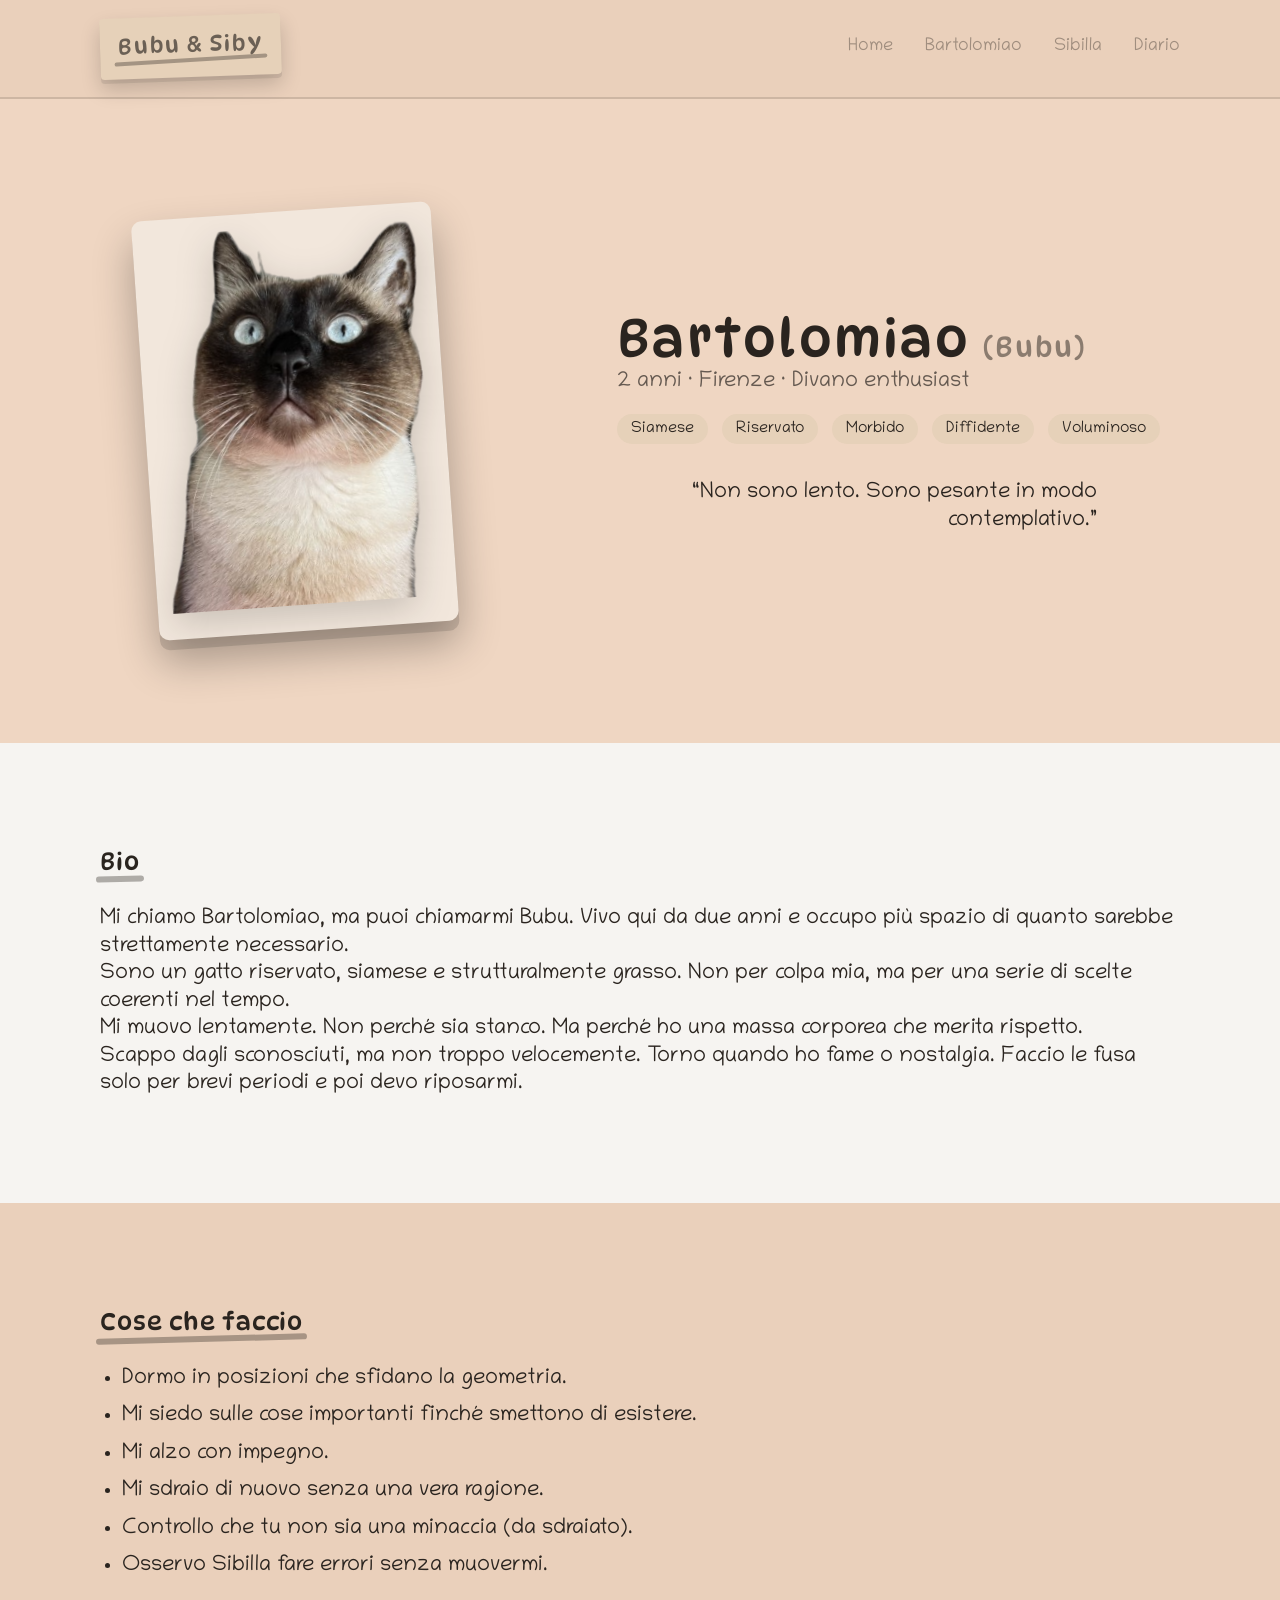
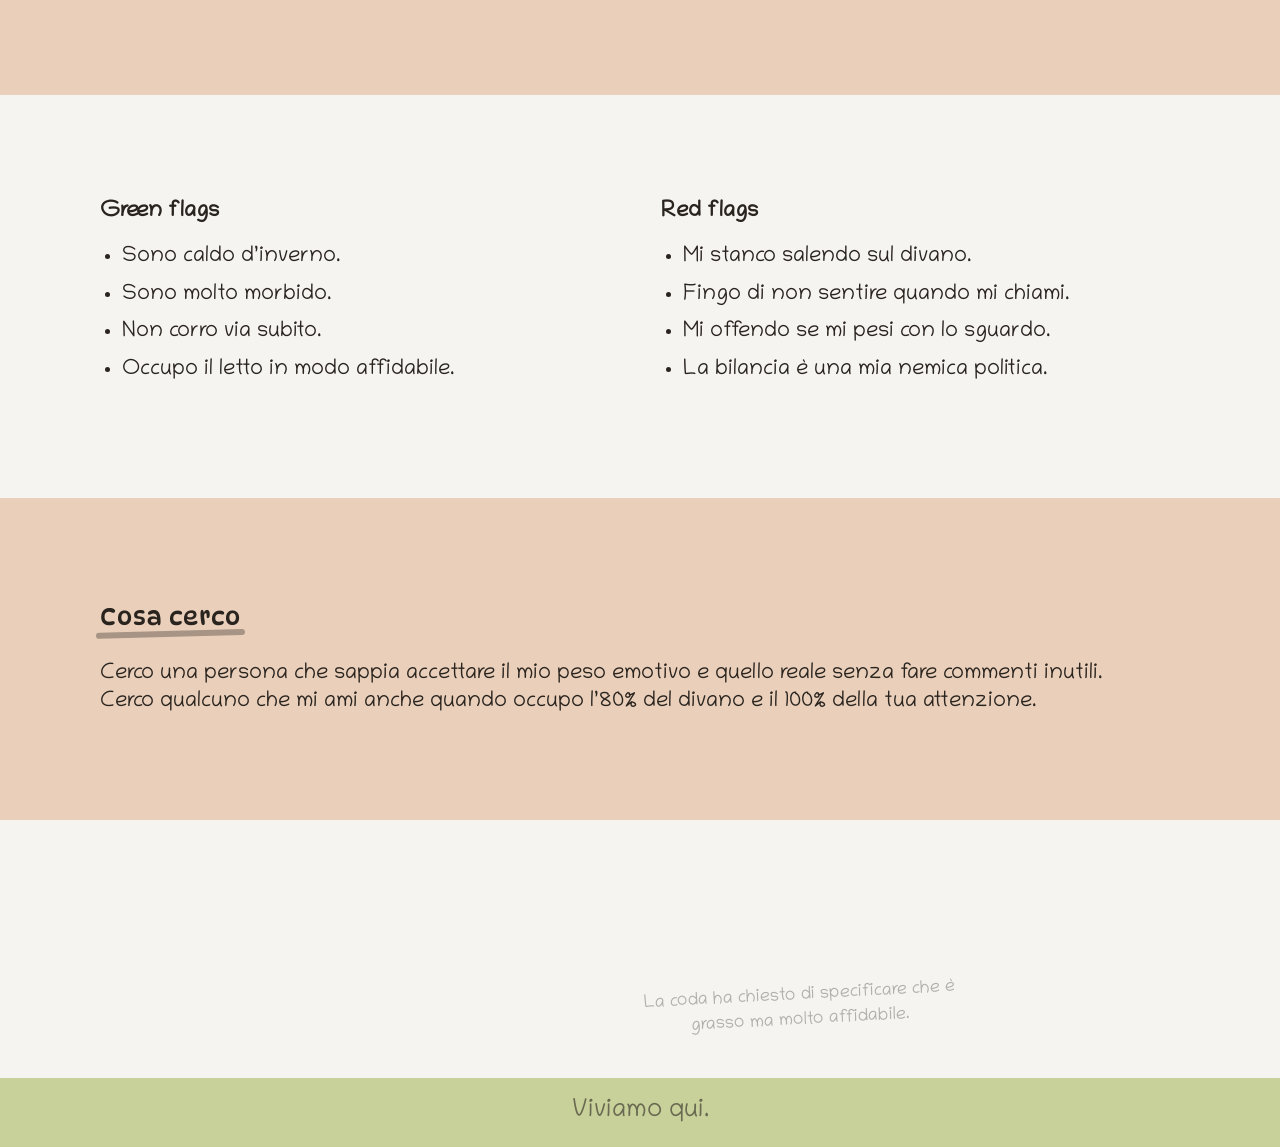
==== bartolomiao.html @ a30ad7bb "add pages" ====
<!doctype html>
<html lang="it">
  <head>
    <meta charset="utf-8" />
    <meta name="viewport" content="width=device-width, initial-scale=1" />
    <title>Bartolomiao — Profilo</title>

    <link rel="preconnect" href="https://fonts.googleapis.com" />
    <link rel="preconnect" href="https://fonts.gstatic.com" crossorigin />
    <link
      href="https://fonts.googleapis.com/css2?family=Chilanka&family=Dynapuff:opsz,wght@8..144,400;8..144,600;8..144,700&display=swap"
      rel="stylesheet"
    />
    <link rel="preconnect" href="https://fonts.googleapis.com" />
    <link rel="preconnect" href="https://fonts.gstatic.com" crossorigin />
    <link
      href="https://fonts.googleapis.com/css2?family=Archivo:ital,wght@0,100..900;1,100..900&family=DynaPuff:wght@400..700&display=swap"
      rel="stylesheet"
    />

    <link rel="stylesheet" href="styles.css" />
  </head>

  <body>
    <header class="site-header">
      <div class="wrap header-inner">
        <div class="site-title tag">
          <span class="underline">Bubu & Siby</span>
        </div>

        <nav class="site-nav">
          <a href="index.html">Home</a>
          <a href="bartolomiao.html">Bartolomiao</a>
          <a href="sibilla.html">Sibilla</a>
          <a href="index.html#diario">Diario</a>
        </nav>
      </div>
    </header>

    <main>
      <!-- HERO PROFILO -->
      <section class="band band-profile-hero">
        <div class="wrap profile-hero-grid">
          <div class="profile-figure">
            <div class="polaroid bubu-frame">
              <img src="img/bubu-profile.png" alt="Bartolomiao" />
            </div>
          </div>

          <div class="profile-meta">
            <h1 class="title">
              Bartolomiao
              <span class="nickname">(Bubu)</span>
            </h1>

            <p class="hand muted location">
              2 anni · Firenze · Divano enthusiast
            </p>

            <div class="profile-tags">
              <span class="tag-pill">Siamese</span>
              <span class="tag-pill">Riservato</span>
              <span class="tag-pill">Morbido</span>
              <span class="tag-pill">Diffidente</span>
              <span class="tag-pill">Voluminoso</span>
            </div>

            <p class="hand big profile-quote">
              “Non sono lento. Sono pesante in modo contemplativo.”
            </p>
          </div>
        </div>
      </section>

      <!-- BIO -->
      <section class="band band-profile">
        <div class="wrap">
          <h2 class="title">
            <span class="underline">Bio</span>
          </h2>

          <p class="hand">
            Mi chiamo Bartolomiao, ma puoi chiamarmi Bubu. Vivo qui da due anni
            e occupo più spazio di quanto sarebbe strettamente necessario.
          </p>

          <p class="hand">
            Sono un gatto riservato, siamese e strutturalmente grasso. Non per
            colpa mia, ma per una serie di scelte coerenti nel tempo.
          </p>

          <p class="hand">
            Mi muovo lentamente. Non perché sia stanco. Ma perché ho una massa
            corporea che merita rispetto.
          </p>

          <p class="hand">
            Scappo dagli sconosciuti, ma non troppo velocemente. Torno quando ho
            fame o nostalgia. Faccio le fusa solo per brevi periodi e poi devo
            riposarmi.
          </p>
        </div>
      </section>

      <!-- COSE CHE FACCIO -->
      <section class="band band-profile alt">
        <div class="wrap">
          <h2 class="title">
            <span class="underline">Cose che faccio</span>
          </h2>

          <ul class="profile-list hand">
            <li>Dormo in posizioni che sfidano la geometria.</li>
            <li>Mi siedo sulle cose importanti finché smettono di esistere.</li>
            <li>Mi alzo con impegno.</li>
            <li>Mi sdraio di nuovo senza una vera ragione.</li>
            <li>Controllo che tu non sia una minaccia (da sdraiato).</li>
            <li>Osservo Sibilla fare errori senza muovermi.</li>
          </ul>
        </div>
      </section>

      <!-- RED / GREEN FLAGS -->
      <section class="band band-profile">
        <div class="wrap flags-grid">
          <div class="flags-block">
            <h3 class="hand flags-title">Green flags</h3>
            <ul class="profile-list hand">
              <li>Sono caldo d’inverno.</li>
              <li>Sono molto morbido.</li>
              <li>Non corro via subito.</li>
              <li>Occupo il letto in modo affidabile.</li>
            </ul>
          </div>

          <div class="flags-block">
            <h3 class="hand flags-title">Red flags</h3>
            <ul class="profile-list hand">
              <li>Mi stanco salendo sul divano.</li>
              <li>Fingo di non sentire quando mi chiami.</li>
              <li>Mi offendo se mi pesi con lo sguardo.</li>
              <li>La bilancia è una mia nemica politica.</li>
            </ul>
          </div>
        </div>
      </section>

      <!-- COSA CERCO -->
      <section class="band band-profile alt">
        <div class="wrap">
          <h2 class="title">
            <span class="underline">Cosa cerco</span>
          </h2>

          <p class="hand">
            Cerco una persona che sappia accettare il mio peso emotivo e quello
            reale senza fare commenti inutili.
          </p>

          <p class="hand">
            Cerco qualcuno che mi ami anche quando occupo l’80% del divano e il
            100% della tua attenzione.
          </p>
        </div>
      </section>

      <!-- DISCLAIMER CODA -->
      <section class="band band-profile band-coda">
        <div class="wrap">
          <p class="side-note hand coda-note">
            La coda ha chiesto di specificare che è grasso ma molto affidabile.
          </p>
        </div>
      </section>

      <footer class="band band-footer">
        <p class="hand footer-text">Viviamo qui.</p>
      </footer>
    </main>
  </body>
</html>
---- styles.css ----
:root {
  /* palette “crema/pesca” come nel PDF */
  --bg-1: #efd6c2; /* hero top */
  --bg-2: #ead0bb; /* linea testo sottile */
  --bg-3: #f3e4d8; /* area cards */
  --bg-4: #f0d3bf; /* banda centrale */
  --bg-5: #f4e9e0; /* diario */
  --bg-6: #c9d19b; /* footer verde salvia */

  --ink: #2a241f;
  --muted: rgba(42, 36, 31, 0.7);
  --shadow: 0 14px 30px rgba(0, 0, 0, 0.18);
  --shadow-soft: 0 10px 24px rgba(0, 0, 0, 0.14);
}

* {
  box-sizing: border-box;
}
html,
body {
  height: 100%;
}
body {
  margin: 0;
  color: var(--ink);
  background: #f6f4f1;
  font-family:
    "Chilanka",
    system-ui,
    -apple-system,
    Segoe UI,
    Roboto,
    sans-serif;
  overflow-x: hidden;
}

.page {
  width: 100%;
}

.wrap {
  width: min(1080px, calc(100% - 72px));
  margin: 0 auto;
  padding: 48px 0;
}

/* type */
.title {
  font-family:
    "Dynapuff",
    system-ui,
    -apple-system,
    Segoe UI,
    Roboto,
    sans-serif;
  font-weight: 400;
  letter-spacing: 0.04em;
  margin: 0;
}

.hand {
  font-family:
    "Chilanka",
    system-ui,
    -apple-system,
    Segoe UI,
    Roboto,
    sans-serif;
  font-size: 22px;
  line-height: 1.25;
  margin: 0;
}

.muted {
  color: var(--muted);
}
.center {
  text-align: center;
}

/* HEADER */

.site-header {
  background: var(--bg-2);
  padding: 16px 0 20px; /* ↓ più compatto */
  border-bottom: 2px solid rgba(42, 36, 31, 0.15);
}

.site-header .wrap {
  padding-top: 0;
  padding-bottom: 0;
}

.site-title.tag {
  background: #e6d1b9; /* stessa palette delle polaroid */
  padding: 15px 18px 20px;
  border-radius: 4px;
  box-shadow:
    0 4px 0 rgba(0, 0, 0, 0.08),
    0 10px 20px rgba(0, 0, 0, 0.18);
  transform: rotate(-2deg);
  display: inline-block;
}

.site-title.tag .underline::after {
  height: 4px;
  bottom: -5px;
}

.site-nav a {
  font-family: "Chilanka", system-ui, sans-serif;
  font-size: 18px;
  color: rgba(42, 36, 31, 0.55);
  text-decoration: none;
  margin-left: 28px;
  opacity: 0.6;
}

.site-nav a:hover {
  opacity: 1;
  text-decoration: underline;
}

.header-inner {
  display: flex;
  justify-content: space-between;
  align-items: center;
}

.site-title {
  font-family:
    "Dynapuff",
    system-ui,
    -apple-system,
    Segoe UI,
    Roboto,
    sans-serif;
  font-size: 22px;
  letter-spacing: 0.08em;
  color: rgba(42, 36, 31, 0.65);
}

.site-nav a {
  font-family:
    "Chilanka",
    system-ui,
    -apple-system,
    Segoe UI,
    Roboto,
    sans-serif;
  font-size: 18px;
  color: rgba(42, 36, 31, 0.55);
  text-decoration: none;
  margin-left: 28px;
  opacity: 0.7;
}

.site-nav a:hover {
  text-decoration: underline;
  opacity: 1;
}

.scribble {
  width: 24px;
  height: 12px;
  border: 2px solid rgba(42, 36, 31, 0.35);
  border-color: rgba(42, 36, 31, 0.35) transparent transparent
    rgba(42, 36, 31, 0.35);
  border-radius: 50%;
  position: absolute;
  transform: rotate(-12deg);
  opacity: 0.7;
}

.scribble.alt {
  width: 18px;
  height: 10px;
  transform: rotate(18deg);
  opacity: 0.5;
}

.micro-note {
  position: absolute;
  font-size: 16px;
  color: rgba(42, 36, 31, 0.45);
  transform: rotate(-10deg);
  max-width: 120px;
  opacity: 0.6;
}

.cats-dot {
  position: absolute;
  top: 28px;
  left: 120px;
}

/* bands */
.band {
  width: 100%;
}
.band-hero {
  background: var(--bg-1);
}

.band-cards {
  background: var(--bg-3);
}
.band-mid {
  background: var(--bg-4);
  position: relative;
  overflow: hidden;
}

.band.band-hero {
  position: relative;
}

.hero-figure {
  transform-origin: center center;
  animation: heroFloat 11s ease-in-out infinite;
}

@keyframes heroFloat {
  0% {
    transform: rotate(-1deg) translateY(0);
  }
  50% {
    transform: rotate(1deg) translateY(-5px);
  }
  100% {
    transform: rotate(-1deg) translateY(0);
  }
}

.band.band-hero:hover .hero-figure {
  animation: heroJitter 0.4s ease;
}

@keyframes heroJitter {
  0% {
    transform: rotate(-1deg) scale(1);
  }
  30% {
    transform: rotate(1deg) scale(1.015);
  }
  60% {
    transform: rotate(-0.5deg) scale(0.99);
  }
  100% {
    transform: rotate(-1deg) scale(1);
  }
}

/* ============================
   MID-CATS SPIN ACCELERATO
   ============================ */

.band.band-mid {
  position: relative;
}

/* contenitore immagine */
.mid-figure {
  display: block;
  max-width: 420px;
  margin: 0 auto;
  transform-origin: center center;
  animation: none;
}

/* keyframes base (instabili) */
@keyframes spinWeird {
  0% {
    transform: rotate(-6deg);
  }
  40% {
    transform: rotate(140deg);
  }
  55% {
    transform: rotate(210deg);
  }
  70% {
    transform: rotate(260deg);
  }
  100% {
    transform: rotate(354deg);
  }
}

/* fase 1: lento */
.band.band-mid.spin-zone:hover .mid-figure {
  animation: spinWeird 2s cubic-bezier(0.45, 0.05, 0.55, 0.95) infinite;
}

/* fase 2: più veloce dopo 1.2s */
.band.band-mid.spin-zone:hover .mid-figure {
  animation-delay: 0s;
}

.band.band-mid.spin-zone:hover .mid-figure.fast {
  animation-duration: 1.8s;
}

/* fase 3: ancora più veloce dopo 2.8s */
.band.band-mid.spin-zone:hover .mid-figure.faster {
  animation-duration: 0.9s;
}

/* mobile safety */
@media (max-width: 768px) {
  .band.band-mid.spin-zone:hover .mid-figure {
    animation: none;
  }
}

.coda-ghost {
  position: absolute;
  bottom: -12px; /* entra da sotto */
  left: 50%;
  transform: translateX(-50%) rotate(-7deg);
  font-size: 18px;
  color: rgba(42, 36, 31, 0.45);
  max-width: 200px;
  opacity: 0.7;
  pointer-events: none;
}

.mid-arc {
  position: absolute;
  top: 24px;
  left: 48px;
}

.band-diary {
  background: var(--bg-5);
}

.band-diary .wrap {
  position: relative; /* FONDAMENTALE */
}

.diary-arc {
  position: absolute;
  bottom: 40px;
  right: 60px;
  transform: rotate(-12deg);
}

.diary-note {
  position: absolute;
  left: -140px;
  top: -10px;
  font-size: 18px;
  color: rgba(42, 36, 31, 0.55);
  transform: rotate(-5deg);
  max-width: 180px;
}

.band-footer {
  background: var(--bg-6);
  padding: 18px 0;
}

/* HERO — layout manifesto */

.band-hero {
  background: var(--bg-1);
  position: relative;
  padding-bottom: 0;
}

.hero-stage {
  position: relative;
  min-height: 480px; /* regola verticale come nel mockup */
  padding: 64px 0 0;
}

.hero-copy {
  max-width: 800px;
}

.hero-copy .title {
  font-size: 56px;
  line-height: 1.05;
  letter-spacing: 0.06em;
}

.hero-copy .hand {
  margin-top: 32px;
  font-size: 28px;
}

.hero-figure {
  position: absolute;
  right: -200px;
  bottom: -80px;
  max-width: 600px;
}

.hero-figure .cutout {
  width: 100%;
  height: auto;
  display: block;
  filter: drop-shadow(0 12px 20px rgba(0, 0, 0, 0.18));
}

.underline {
  position: relative;
  display: inline-block;
}

.underline::after {
  content: "";
  position: absolute;
  left: -4px;
  right: -4px;
  bottom: -6px;
  height: 6px;
  background: rgba(42, 36, 31, 0.35);
  border-radius: 3px;
  transform: rotate(-1.5deg);
}

.hero-note {
  position: absolute;
  left: 520px; /* a destra del testo */
  top: 150px;
  font-size: 15px;
  color: rgba(42, 36, 31, 0.55);
  transform: rotate(-4deg);
  max-width: 160px;
}

.hero-scratch {
  width: 140px;
  height: 4px;
  background: rgba(42, 36, 31, 0.4);
  margin-top: 28px;
  border-radius: 3px;
  transform: rotate(-3deg);
}

/* RIGA PIENA SOTTO */

.hero-strip {
  background: var(--bg-2);
  padding: 30px 0 30px 200px;
}

.hero-strip .hand {
  text-align: left;
  font-size: 22px;
  color: rgba(42, 36, 31, 0.65);
}

/* cards */
.cards-grid {
  display: grid;
  grid-template-columns: 1fr;
  gap: 48px;
  padding: 100px 40px;
}

.cat-card {
  display: flex;
  align-items: center;
  gap: 48px;
  padding: 0 32px;
  text-decoration: none;
  color: inherit;
  padding: 0 40px;
}

.cat-card.right {
  justify-content: flex-end;
  padding-right: 64px;
}

.cat-card:first-child .polaroid {
  margin-top: 16px;
}

.cat-card.right .polaroid {
  margin-top: -12px;
}

.cats-stage {
  display: flex;
  flex-direction: column;
  align-items: center;
  gap: 42px;
  position: relative; /* FONDAMENTALE */
}

.cats-note {
  position: absolute;
  right: -120px;
  top: 40px;
  font-size: 18px;
  color: rgba(42, 36, 31, 0.55);
  transform: rotate(3deg);
  max-width: 160px;
}

/* riga polaroid */

.polaroids-row {
  display: flex;
  gap: 240px;
  align-items: flex-end;
}

/* testi sotto */

.cats-text {
  display: grid;
  grid-template-columns: 1fr 1fr;
  gap: 72px;
  width: 100%;
  max-width: 900px;
}

.cat-block {
  text-align: center;
}

.cat-block .title {
  font-size: 38px;
  margin-bottom: 22px;
  display: inline-block;
}

.cat-block .hand {
  font-size: 24px;
  color: var(--muted);
}

.side-note {
  position: absolute;
  right: -120px;
  top: 60px;
  font-size: 18px;
  color: rgba(42, 36, 31, 0.55);
  transform: rotate(3deg);
  max-width: 160px;
}

.polaroid {
  width: 260px;
  height: 360px; /* verticale tipo polaroid */
  background: #f2e7dc;
  border-radius: 10px;
  padding: 16px 14px 26px; /* più bordo sotto */
  box-shadow:
    0 8px 0 rgba(0, 0, 0, 0.1),
    0 18px 36px rgba(0, 0, 0, 0.26);
  display: flex;
  align-items: center;
  justify-content: center;
  overflow: hidden;
}

.polaroid img {
  width: 100%;
  height: 100%;
  object-fit: cover;
  display: block;
  filter: drop-shadow(0 10px 18px rgba(0, 0, 0, 0.18));
}

.bubu-frame {
  box-shadow:
    0 10px 0 rgba(0, 0, 0, 0.12),
    0 22px 42px rgba(0, 0, 0, 0.3);
}

.bubu-frame img {
  object-position: 50% 0%;
}

.siby-frame {
  box-shadow:
    0 6px 0 rgba(0, 0, 0, 0.08),
    0 16px 30px rgba(0, 0, 0, 0.22);
}

.siby-frame img {
  object-position: 50% 0%;
  transition: transform 0.15s linear;
}

.siby-frame:hover img {
  transform: translateX(6px);
}

.tilt-left {
  transform: rotate(-6deg);
}
.tilt-right {
  transform: rotate(7deg);
}

/* mid statement */
.mid-grid {
  display: grid;
  grid-template-columns: 1fr 1fr;
  gap: 28px;
  align-items: center;
}
.big {
  font-size: 34px;
  text-align: right;
}
/* CAROUSEL DIARIO */

.sticky-row.diary-carousel {
  position: relative;
  height: 260px;
  margin-top: 48px;
}

.sticky-row.diary-carousel .sticky {
  position: absolute;
  top: 0;
  left: 50%;
  transform: translateX(-50%) rotate(-2deg);
  opacity: 0;
  pointer-events: none;
  transition:
    transform 0.45s cubic-bezier(0.34, 1.56, 0.64, 1),
    opacity 0.35s ease;
}

.sticky-row.diary-carousel .sticky.active {
  opacity: 1;
  pointer-events: auto;
  transform: translateX(-50%) rotate(1deg);
  z-index: 2;
}

.diary-next {
  margin-top: 24px;
  text-align: center;
  cursor: pointer;
  opacity: 0.7;
}

.diary-next:hover {
  opacity: 1;
}

.sticky {
  background: #e6d1b9;
  border-radius: 12px;
  padding: 28px 26px 34px; /* più fondo, più aria */
  box-shadow:
    0 6px 0 rgba(0, 0, 0, 0.08),
    0 14px 30px rgba(0, 0, 0, 0.22);
  min-height: 210px;
}

.sticky-text {
  font-size: 26px;
  line-height: 1.2;
}

.sticky-day {
  font-size: 18px;
  letter-spacing: 0.03em;
  margin-bottom: 8px;
}

.sticky:nth-child(1) {
  transform: rotate(-2deg) translateY(6px);
}

.sticky:nth-child(2) {
  transform: rotate(1.5deg) translateY(-4px);
}

.sticky:nth-child(3) {
  transform: rotate(-1deg) translateY(8px);
}

.coda-strip {
  margin-top: 64px;
  margin-left: auto; /* la spinge a destra */
  max-width: 420px;
  padding-right: 12px;
  opacity: 0.7;
  position: relative;
}

.coda-strip::before {
  content: "";
  position: absolute;
  left: -60px;
  top: 20px;
  width: 40px;
  height: 2px;
  background: rgba(42, 36, 31, 0.25);
  transform: rotate(-12deg);
}

.coda-line {
  font-style: italic;
  font-size: 20px;
  line-height: 1.25;
  margin-top: 10px;
  color: rgba(42, 36, 31, 0.55);
}

.coda-line:nth-child(even) {
  margin-left: 28px;
}

.coda-line:nth-child(3) {
  margin-left: 12px;
}

/* footer */
.footer-text {
  text-align: center;
  font-size: 26px;
  color: rgba(42, 36, 31, 0.6);
  margin: 0;
}

/* ============================
   PROFILI GATTO
   ============================ */

.band-profile-hero {
  background: var(--bg-1);
  padding: 64px 0;
}

.profile-hero-grid {
  display: grid;
  grid-template-columns: 1fr 1.2fr;
  gap: 48px;
  align-items: center;
}

.profile-figure {
  justify-self: center;
  margin: 0;
  transform: translateX(-40px) rotate(-4deg); /* tarabile */
}

.profile-figure .polaroid {
  width: 300px;
  height: 420px;
}

.profile-meta .title {
  font-size: 52px;
}

.nickname {
  font-size: 28px;
  opacity: 0.5;
}

.profile-tags {
  margin: 18px 0 28px;
}

.tag-pill {
  display: inline-block;
  background: #e6d1b9;
  padding: 6px 14px;
  border-radius: 999px;
  margin-right: 10px;
  margin-bottom: 8px;
  font-family: "Chilanka", system-ui, sans-serif;
  font-size: 16px;
}

.profile-quote {
  margin-top: 28px;
  font-size: 22px;
  max-width: 480px;
}

.band-profile {
  padding: 56px 0;
}

.band-profile.alt {
  background: var(--bg-2);
}

.band-profile .title {
  margin-bottom: 30px;
}

.profile-list {
  margin-top: 18px;
  padding-left: 22px;
}

.profile-list li {
  margin-bottom: 10px;
}

.flags-grid {
  display: grid;
  grid-template-columns: 1fr 1fr;
  gap: 42px;
}

.flags-title {
  font-size: 22px;
  margin-bottom: 12px;
}

/* ============================
   CODA NOTE — PROFILO PAGINE
   ============================ */

.band-coda {
  position: relative;
}

.band-coda .wrap {
  position: relative;
  display: flex;
  justify-content: center;
}

.coda-note {
  position: relative; /* NON absolute */
  max-width: 320px;
  text-align: center;
  margin: 0 auto;
  transform: translateX(40px) rotate(-3deg);
  opacity: 0.6;
  pointer-events: none;
  line-height: 1.4;
}

.mid-figure.dragging {
  animation: none !important;
  transition: none !important;
}

/* ============================
   MOBILE OPTIMIZATION
   ============================ */

@media (max-width: 768px) {
  .site-header {
    padding: 10px 0 12px;
  }

  .site-header .wrap {
    justify-content: center;
  }

  .site-nav {
    display: none; /* nasconde Home / Diario */
  }

  .site-title.tag {
    font-size: 18px;
    padding: 10px 14px 14px;
    transform: rotate(-2deg);
  }

  /* -------- WRAP -------- */
  .wrap {
    width: calc(100% - 32px);
    padding: 32px 0;
  }

  /* -------- HERO -------- */

  .band-hero {
    background: var(--bg-1);
    position: relative;
    padding-bottom: 0;
    overflow: hidden; /* ← AGGIUNTA */
  }

  /* forza micro coda hero su mobile */
  .band-hero .coda-ghost {
    font-size: 11px;
    max-width: 140px;
    line-height: 1.2;
    opacity: 0.45;
  }

  .hero-stage {
    min-height: auto;
    padding: 48px 0 0;
  }

  .hero-copy {
    max-width: 100%;
  }

  .hero-copy .title {
    font-size: 36px;
    line-height: 1.1;
  }

  .hero-copy .hand {
    font-size: 22px;
    margin-top: 20px;
  }

  .hero-note {
    position: static;
    margin-top: 16px;
    transform: rotate(-3deg);
  }

  .hero-figure {
    bottom: -160px; /* ← questa è la chiave */
    right: -90px;
    max-width: 300px;
    transform: rotate(-3deg);
    pointer-events: none;
    z-index: 3; /* sopra la strip */
  }

  .hero-strip {
    margin-top: 140px; /* ↓ meno spazio */
    padding: 24px 16px;
    position: relative;
    z-index: 2; /* sta sopra lo sfondo */
  }

  .hero-strip .hand {
    text-align: center;
    font-size: 18px;
  }

  /* CODA: più discreta su mobile */
  .coda-ghost,
  .coda-note,
  .coda-line {
    font-size: 14px;
    opacity: 0.5;
  }

  .coda-strip {
    margin-top: 32px;
    max-width: 260px;
  }

  .coda-note {
    transform: rotate(-2deg);
    margin-top: 18px;
  }

  /* -------- CARDS HOME -------- */
  .cards-grid {
    padding: 64px 0;
    gap: 64px;
  }

  .cat-card {
    flex-direction: column;
    align-items: center;
    gap: 28px;
    padding: 0;
  }

  .cat-card.right {
    align-items: center;
    padding-right: 0;
  }

  .polaroids-row {
    flex-direction: column;
    gap: 48px;
  }

  .polaroid {
    width: 220px;
    height: 300px;
  }

  .cats-text {
    grid-template-columns: 1fr;
    gap: 48px;
  }

  .cat-block .title {
    font-size: 32px;
    margin-bottom: 16px;
  }

  .cat-block .hand {
    font-size: 22px;
  }

  .cats-note {
    position: static;
    margin-top: 16px;
    transform: rotate(-3deg);
    text-align: center;
  }

  /* -------- MID SECTION -------- */
  /* ============================
   MID SECTION — FIX MOBILE
   ============================ */

  .band-mid {
    overflow: hidden;
  }

  .mid-grid {
    grid-template-columns: 1fr;
    gap: 16px;
  }

  /* ============================
   MID-CATS — SPIN SOFT MOBILE
   ============================ */

  @keyframes spinSoftMobile {
    0% {
      transform: rotate(-4deg);
    }
    50% {
      transform: rotate(4deg);
    }
    100% {
      transform: rotate(-4deg);
    }
  }

  .mid-figure {
    animation: spinSoftMobile 6s ease-in-out infinite;
    transform-origin: center center;
    max-width: 220px;
    margin: 0 auto 12px;
    transform: rotate(-3deg);
  }

  .mid-figure .cutout {
    width: 100%;
    height: auto;
    display: block;
  }

  .band.band-mid.spin-zone:hover .mid-figure {
    animation: none; /* stop spin su mobile */
  }

  .big {
    font-size: 24px;
    text-align: center;
    line-height: 1.25;
  }

  .band-mid .coda-ghost {
    position: static;
    margin-top: 10px;
    transform: rotate(-2deg);
    text-align: center;
  }

  /* -------- DIARIO -------- */
  .sticky-row.diary-carousel {
    height: 220px;
  }

  .sticky {
    min-height: 180px;
    padding: 22px 22px 28px;
  }

  .sticky-text {
    font-size: 22px;
  }

  .sticky-day {
    font-size: 16px;
  }

  .diary-note {
    position: static;
    margin-bottom: 12px;
    transform: rotate(-4deg);
    text-align: center;
  }

  .diary-arc {
    display: none;
  }

  .coda-strip::before {
    display: none;
  }

  .coda-line {
    font-size: 18px;
  }

  /* -------- PROFILI -------- */
  .profile-hero-grid {
    grid-template-columns: 1fr;
    gap: 32px;
  }

  .profile-figure {
    transform: rotate(-3deg);
  }

  .profile-figure .polaroid {
    width: 240px;
    height: 330px;
  }

  .profile-meta .title {
    font-size: 38px;
    text-align: center;
  }

  .nickname {
    display: block;
    margin-top: 4px;
  }

  .location {
    text-align: center;
  }

  .profile-tags {
    text-align: center;
  }

  .profile-quote {
    font-size: 20px;
    text-align: center;
    margin: 24px auto 0;
  }

  .flags-grid {
    grid-template-columns: 1fr;
    gap: 36px;
  }

  .flags-title {
    text-align: center;
  }

  .band-coda .wrap {
    justify-content: center;
  }

  /* diario swipe affordance */
  .sticky-row.diary-carousel {
    touch-action: pan-y; /* permette swipe orizzontale senza bloccare scroll */
  }

  .sticky-row.diary-carousel .sticky {
    transition:
      transform 0.35s cubic-bezier(0.34, 1.56, 0.64, 1),
      opacity 0.25s ease;
  }

  .diary-next {
    display: none;
  }

  /* ============================
   HERO CATS — JITTER
   ============================ */

  @keyframes heroShake {
    0% {
      transform: rotate(-1deg) translate(0, 0);
    }
    25% {
      transform: rotate(1deg) translate(2px, -1px);
    }
    50% {
      transform: rotate(-1deg) translate(-2px, 1px);
    }
    75% {
      transform: rotate(1deg) translate(1px, 2px);
    }
    100% {
      transform: rotate(-1deg) translate(0, 0);
    }
  }

  .hero-figure.jitter {
    animation: heroShake 0.35s ease;
  }

  /* ============================
   MOBILE MENU
   ============================ */

  .site-nav {
    position: fixed;
    top: 72px;
    left: 50%;
    transform: translateX(-50%) translateY(-20px) rotate(-2deg);
    background: #e6d1b9;
    padding: 18px 22px 20px;
    border-radius: 10px;
    box-shadow:
      0 6px 0 rgba(0, 0, 0, 0.08),
      0 16px 30px rgba(0, 0, 0, 0.22);
    display: none;
    flex-direction: column;
    gap: 14px;
    z-index: 999;
    opacity: 0;
    transition:
      opacity 0.25s ease,
      transform 0.35s cubic-bezier(0.34, 1.56, 0.64, 1);
  }

  .site-nav a {
    margin: 0;
    font-size: 20px;
    text-align: center;
    color: rgba(42, 36, 31, 0.75);
  }

  body.menu-open .site-nav {
    display: flex;
    opacity: 1;
    transform: translateX(-50%) translateY(0) rotate(-2deg);
  }

  /* overlay invisibile per click-out */
  .menu-overlay {
    position: fixed;
    inset: 0;
    background: transparent;
    z-index: 998;
    display: none;
  }

  body.menu-open .menu-overlay {
    display: block;
  }
}
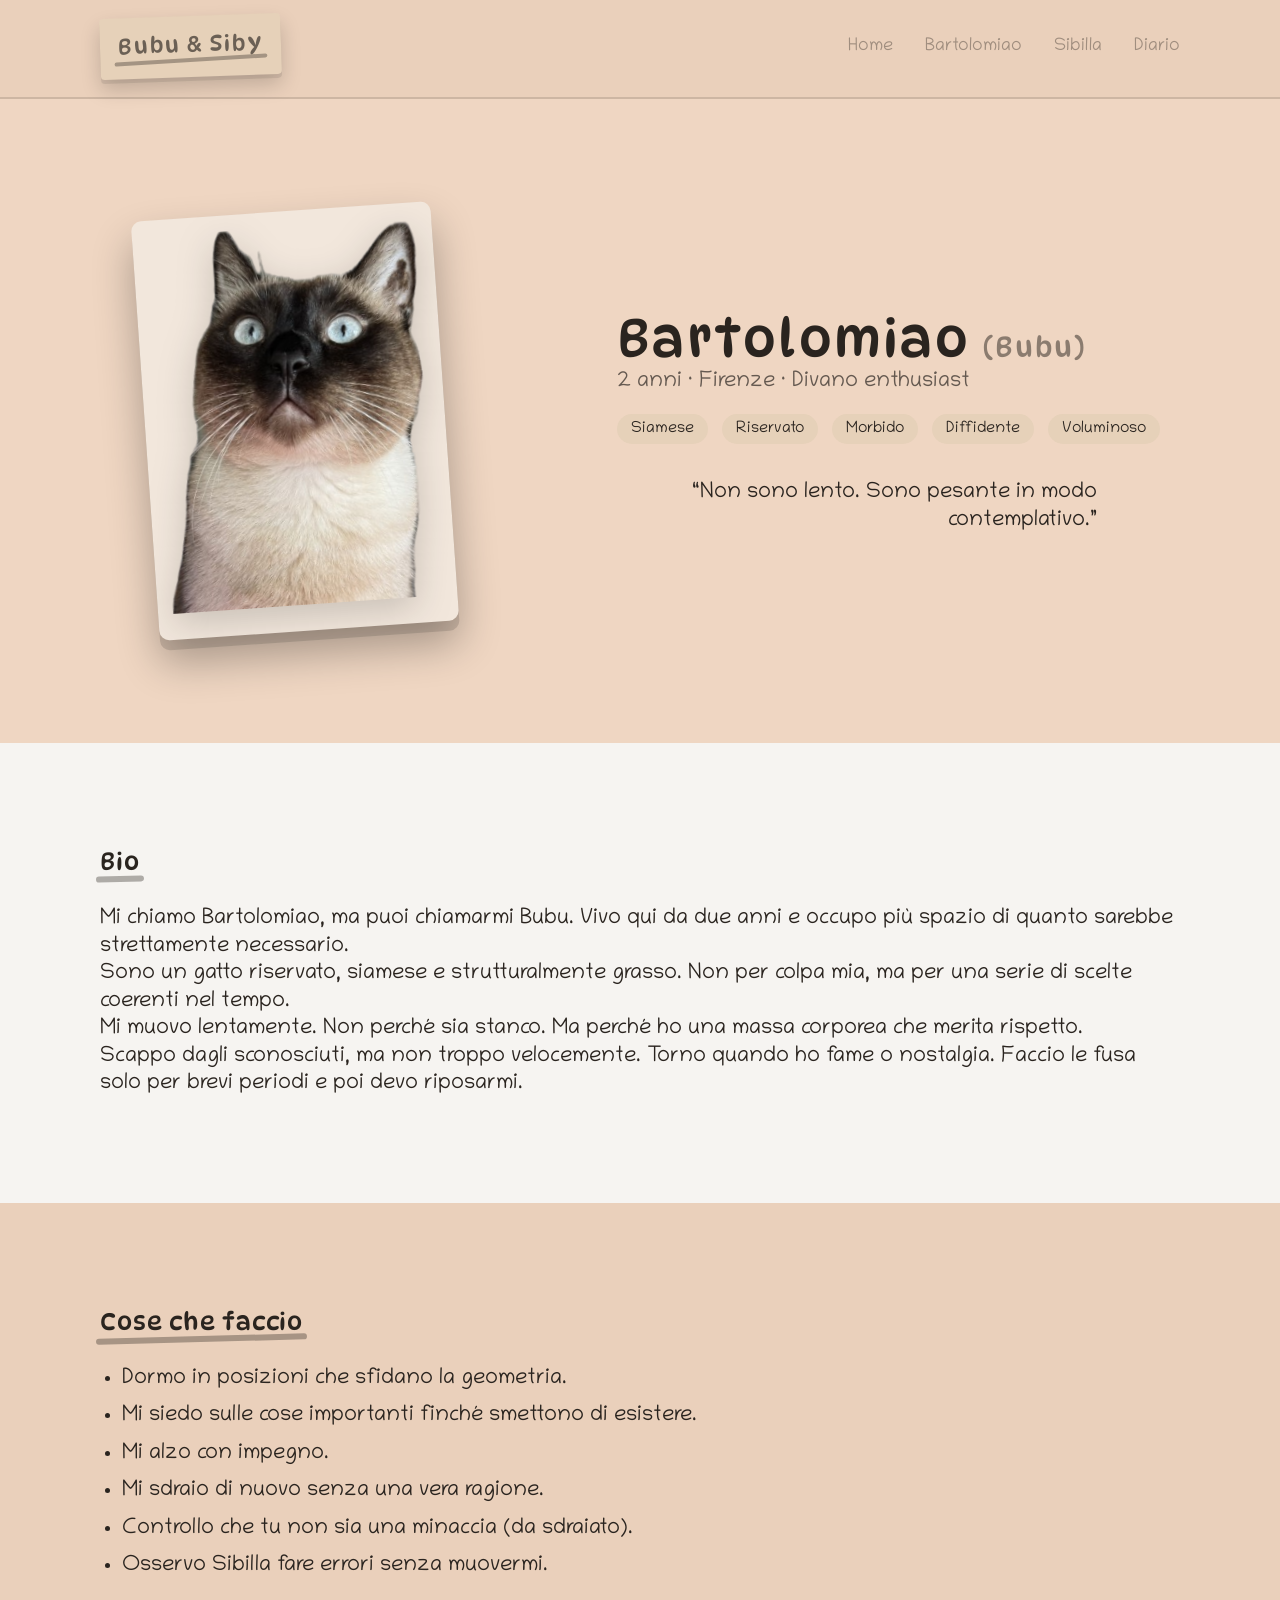
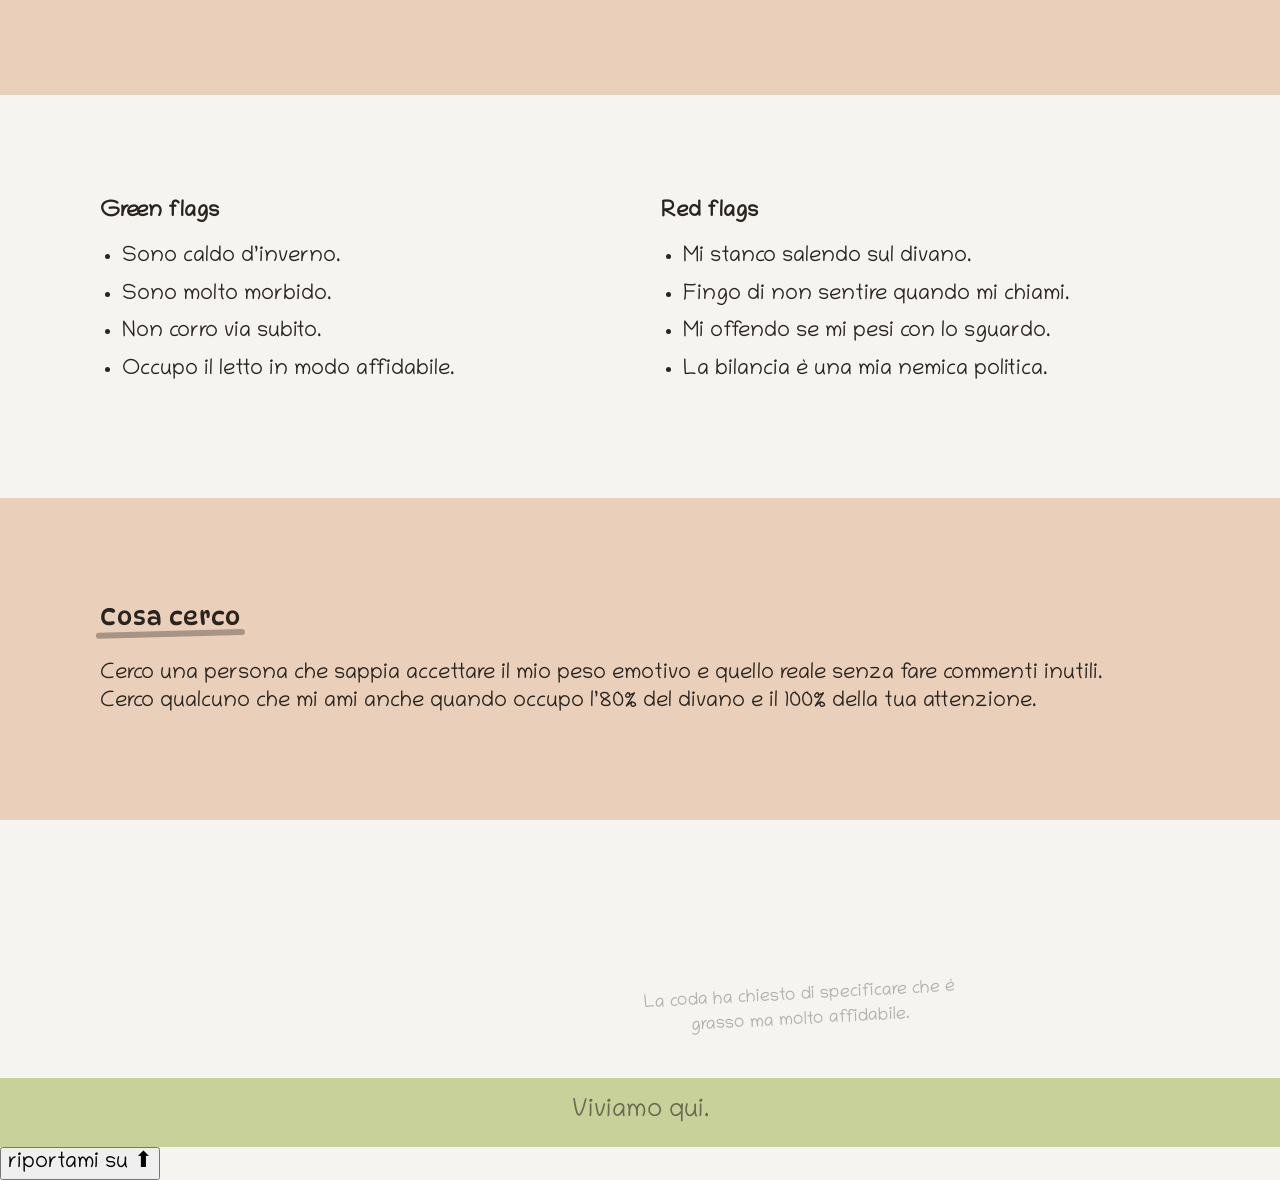
==== commit 2d5faff0: "fix" ====
--- a/bartolomiao.html
+++ b/bartolomiao.html
@@ -24,7 +24,7 @@
   <body>
     <header class="site-header">
       <div class="wrap header-inner">
-        <div class="site-title tag">
+        <div class="site-title tag" id="menuToggle">
           <span class="underline">Bubu & Siby</span>
         </div>
 
@@ -177,5 +177,66 @@
         <p class="hand footer-text">Viviamo qui.</p>
       </footer>
     </main>
+
+    <button class="back-to-top hand" aria-label="Torna su">
+      riportami su ⬆
+    </button>
+
+    <script>
+      (function () {
+        const btn = document.querySelector(".back-to-top");
+        if (!btn) return;
+
+        function toggleButton() {
+          if (window.scrollY > 600) {
+            btn.classList.add("visible");
+          } else {
+            btn.classList.remove("visible");
+          }
+        }
+
+        btn.addEventListener("click", () => {
+          window.scrollTo({
+            top: 0,
+            behavior: "smooth",
+          });
+        });
+
+        window.addEventListener("scroll", toggleButton);
+      })();
+    </script>
+    <script>
+      (function () {
+        const toggle = document.getElementById("menuToggle");
+        if (!toggle) return;
+
+        let overlay = document.querySelector(".menu-overlay");
+        if (!overlay) {
+          overlay = document.createElement("div");
+          overlay.className = "menu-overlay";
+          document.body.appendChild(overlay);
+        }
+
+        function openMenu() {
+          document.body.classList.add("menu-open");
+        }
+
+        function closeMenu() {
+          document.body.classList.remove("menu-open");
+        }
+
+        toggle.addEventListener("click", (e) => {
+          e.stopPropagation();
+          document.body.classList.toggle("menu-open");
+        });
+
+        overlay.addEventListener("click", closeMenu);
+
+        // chiudi se tocchi un link
+        document.querySelectorAll(".site-nav a").forEach((link) => {
+          link.addEventListener("click", closeMenu);
+        });
+      })();
+    </script>
   </body>
 </html>
--- a/styles.css
+++ b/styles.css
@@ -1066,17 +1066,40 @@
   }
 
   /* -------- DIARIO -------- */
+  /* -------- DIARIO MOBILE FIX -------- */
+
   .sticky-row.diary-carousel {
-    height: 220px;
+    height: 260px; /* un filo più alta */
+  }
+
+  .sticky-row.diary-carousel .sticky {
+    width: 92%;
+    max-width: 360px;
   }
 
   .sticky {
-    min-height: 180px;
-    padding: 22px 22px 28px;
+    padding: 24px 22px 30px;
   }
 
   .sticky-text {
     font-size: 22px;
+    line-height: 1.25;
+  }
+
+  /* spinge giù la coda */
+  .coda-strip {
+    margin-top: 24px;
+    max-width: 300px;
+  }
+
+  .coda-line {
+    font-size: 16px;
+    line-height: 1.3;
+  }
+
+  /* evita sovrapposizioni */
+  .band-diary {
+    padding-bottom: 48px;
   }
 
   .sticky-day {
@@ -1098,10 +1121,6 @@
     display: none;
   }
 
-  .coda-line {
-    font-size: 18px;
-  }
-
   /* -------- PROFILI -------- */
   .profile-hero-grid {
     grid-template-columns: 1fr;
@@ -1154,6 +1173,22 @@
     justify-content: center;
   }
 
+  /* -------- CODA NOTE FIX MOBILE -------- */
+
+  .band-coda {
+    overflow: hidden; /* sicurezza extra */
+  }
+
+  .coda-note {
+    transform: rotate(-2deg); /* niente spinta laterale */
+    max-width: 260px;
+    margin: 24px auto 0;
+    font-size: 14px;
+    line-height: 1.35;
+    opacity: 0.5;
+    text-align: center;
+  }
+
   /* diario swipe affordance */
   .sticky-row.diary-carousel {
     touch-action: pan-y; /* permette swipe orizzontale senza bloccare scroll */
@@ -1167,6 +1202,52 @@
 
   .diary-next {
     display: none;
+  }
+
+  /* ============================
+   BACK TO TOP BUTTON
+   ============================ */
+
+  .back-to-top {
+    position: fixed;
+    bottom: 24px;
+    right: 18px;
+    background: #e6d1b9;
+    border: none;
+    border-radius: 999px;
+    padding: 10px 18px 12px;
+    font-size: 16px;
+    color: rgba(42, 36, 31, 0.7);
+    box-shadow:
+      0 4px 0 rgba(0, 0, 0, 0.08),
+      0 10px 20px rgba(0, 0, 0, 0.18);
+    transform: rotate(-3deg);
+    opacity: 0;
+    pointer-events: none;
+    transition:
+      opacity 0.25s ease,
+      transform 0.25s ease;
+    z-index: 999;
+  }
+
+  .back-to-top.visible {
+    opacity: 0.85;
+    pointer-events: auto;
+    transform: rotate(-3deg) translateY(0);
+  }
+
+  .back-to-top:hover {
+    opacity: 1;
+    transform: rotate(-3deg) translateY(-3px);
+  }
+
+  @media (max-width: 768px) {
+    .back-to-top {
+      font-size: 14px;
+      padding: 8px 14px 10px;
+      bottom: 18px;
+      right: 14px;
+    }
   }
 
   /* ============================
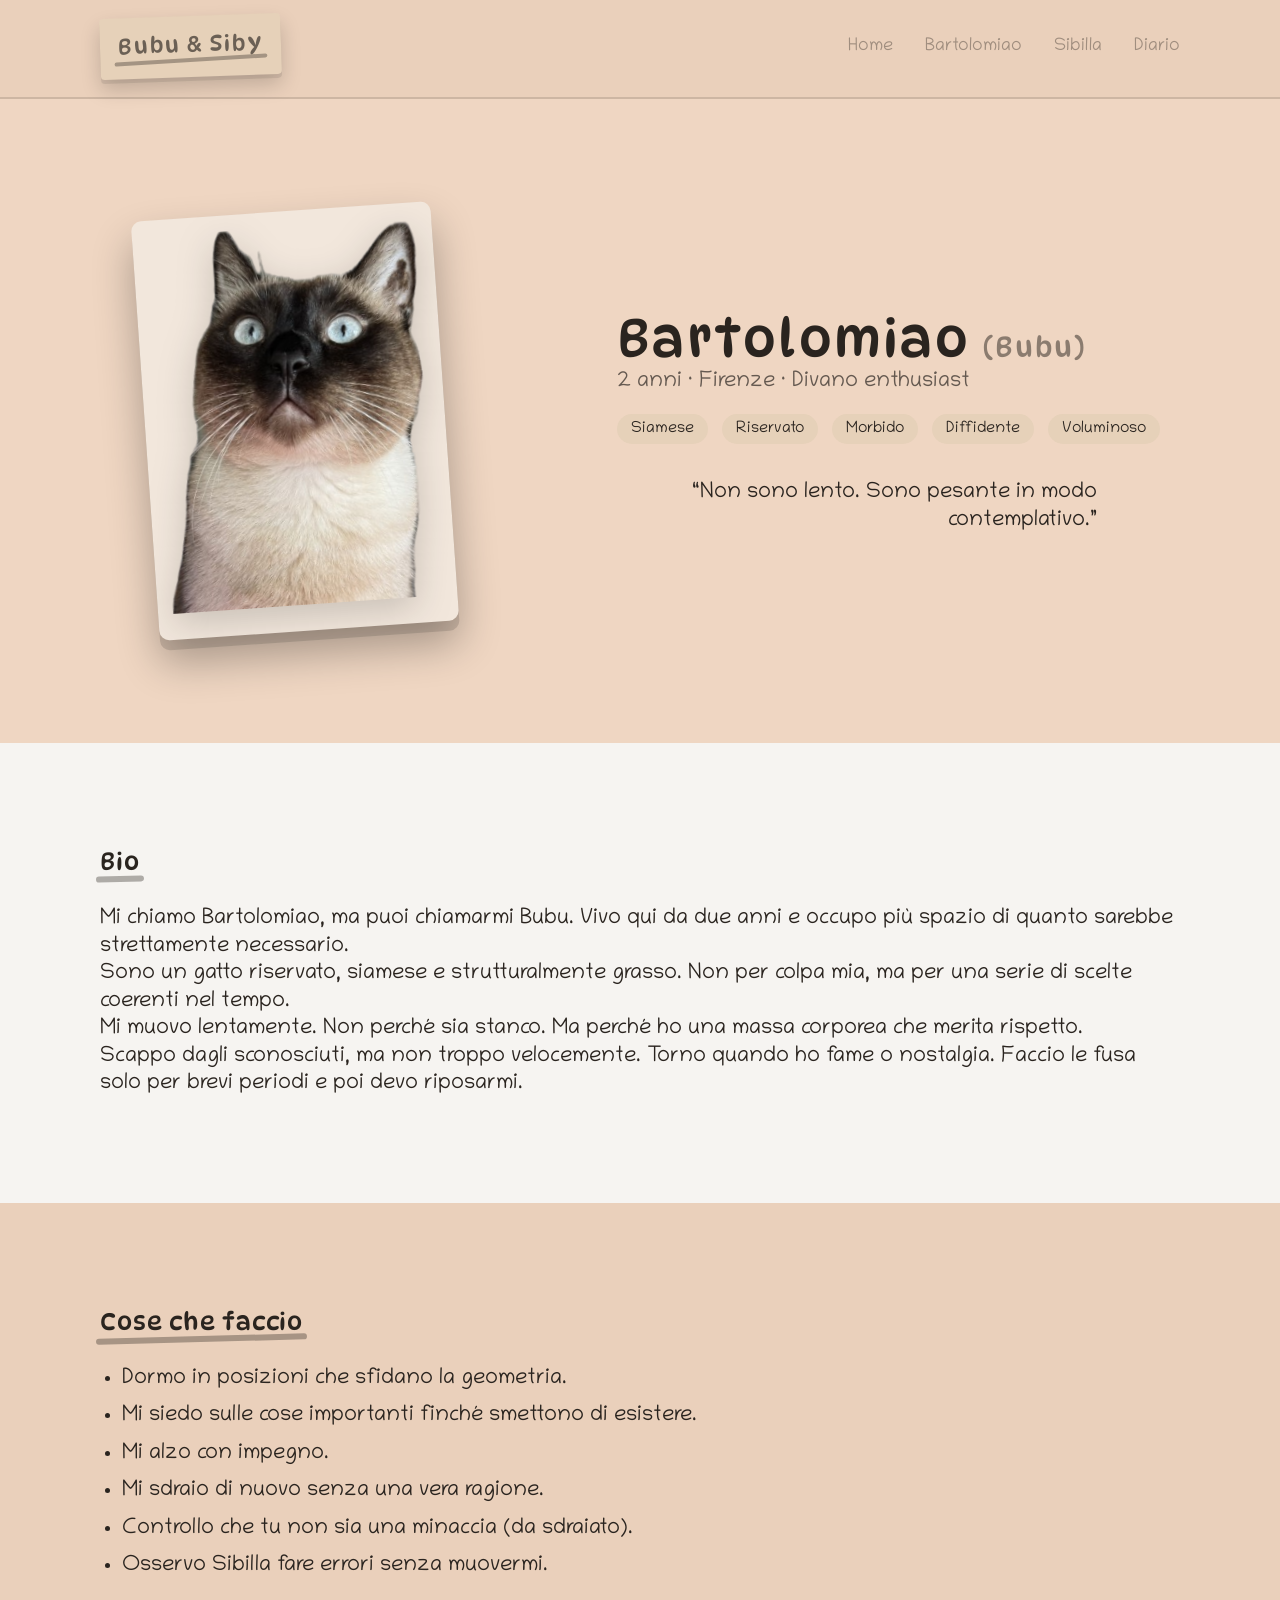
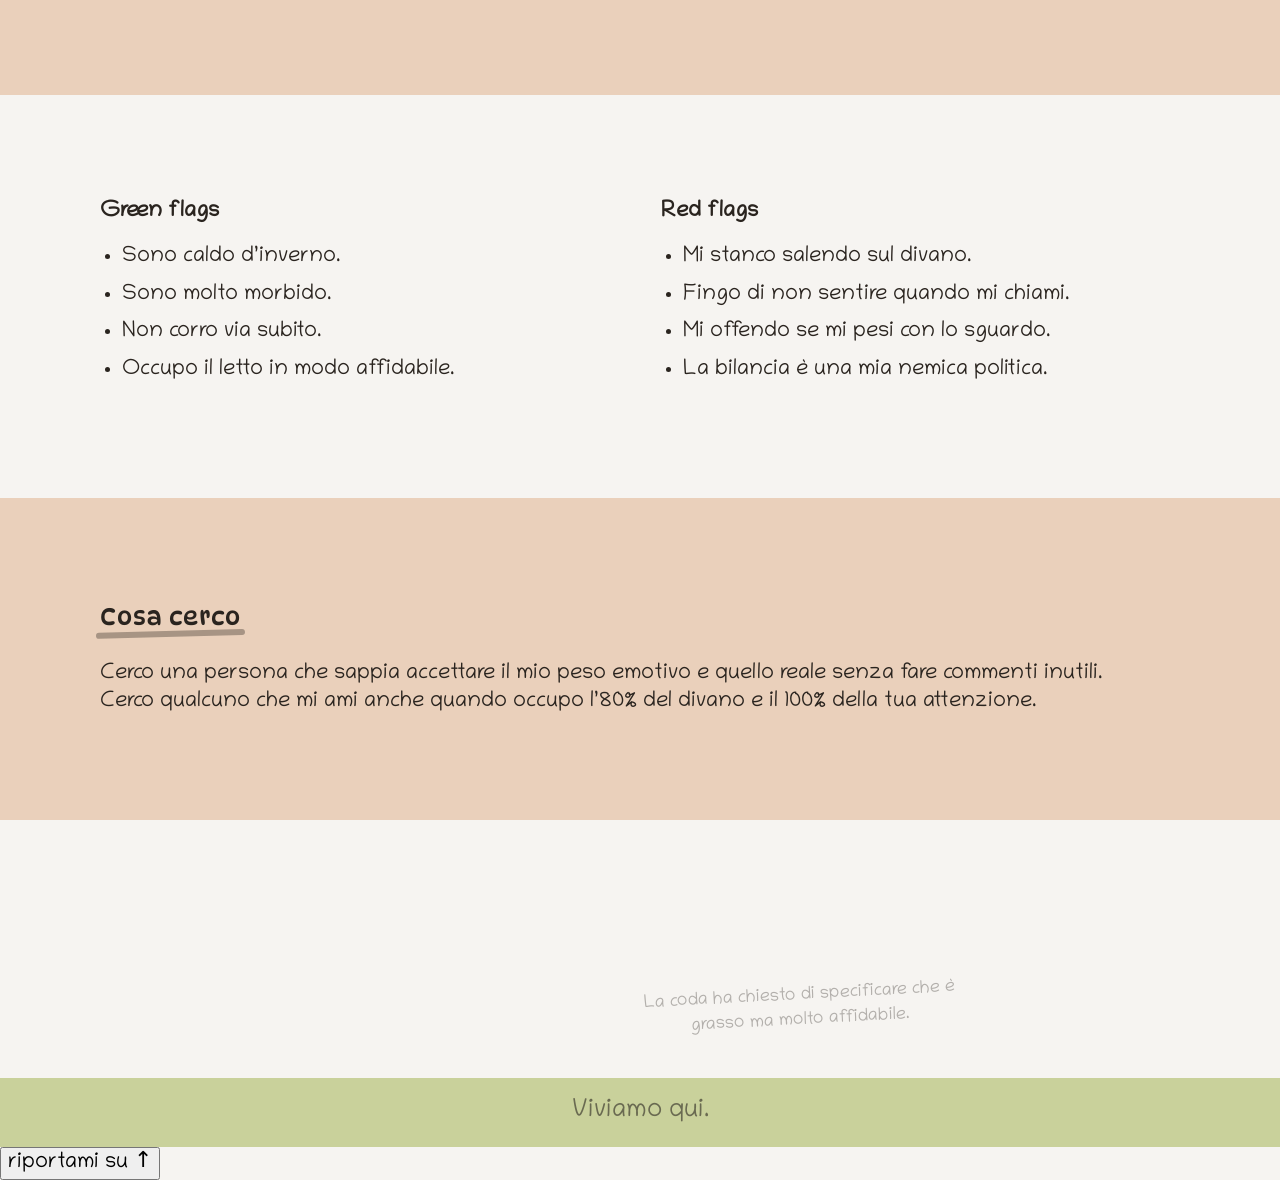
==== commit ccacabbd: "fix" ====
--- a/bartolomiao.html
+++ b/bartolomiao.html
@@ -179,7 +179,7 @@
     </main>
 
     <button class="back-to-top hand" aria-label="Torna su">
-      riportami su ⬆
+      riportami su ↑
     </button>
 
     <script>
--- a/styles.css
+++ b/styles.css
@@ -1147,6 +1147,7 @@
   }
 
   .location {
+    padding-top: 10px;
     text-align: center;
   }
 
@@ -1173,20 +1174,27 @@
     justify-content: center;
   }
 
-  /* -------- CODA NOTE FIX MOBILE -------- */
+  /* -------- CODA NOTE MOBILE FIX (NO CROP) -------- */
 
   .band-coda {
-    overflow: hidden; /* sicurezza extra */
+    overflow: visible;
+  }
+
+  .band-coda .wrap {
+    padding-left: 24px; /* ← più spazio a sinistra */
+    padding-right: 40px; /* ← più spazio a destra per compensare rotazione */
   }
 
   .coda-note {
-    transform: rotate(-2deg); /* niente spinta laterale */
     max-width: 260px;
     margin: 24px auto 0;
+    padding-right: 12px; /* ← aria interna anti-taglio */
+    transform: rotate(-2deg) translateX(-40px); /* ← vero shift a sinistra */
     font-size: 14px;
     line-height: 1.35;
-    opacity: 0.5;
+    opacity: 0.55;
     text-align: center;
+    pointer-events: none;
   }
 
   /* diario swipe affordance */
